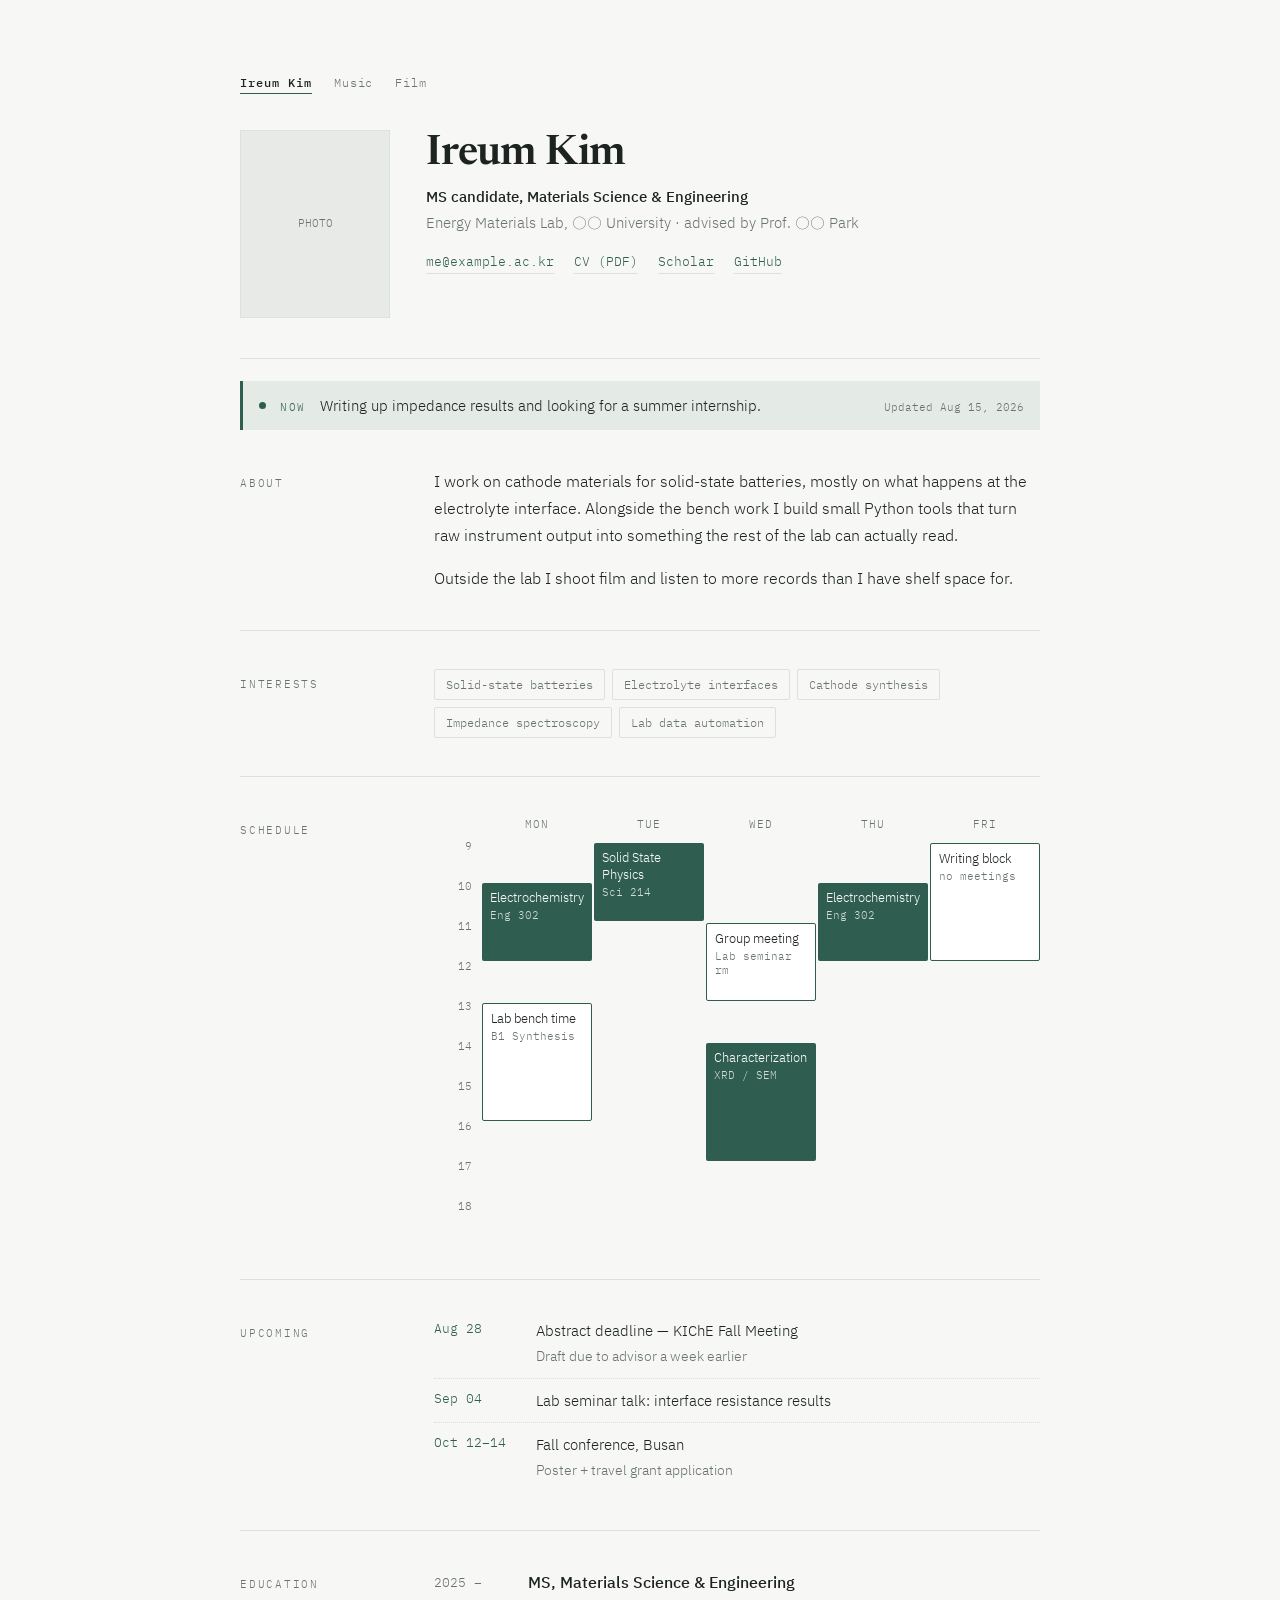
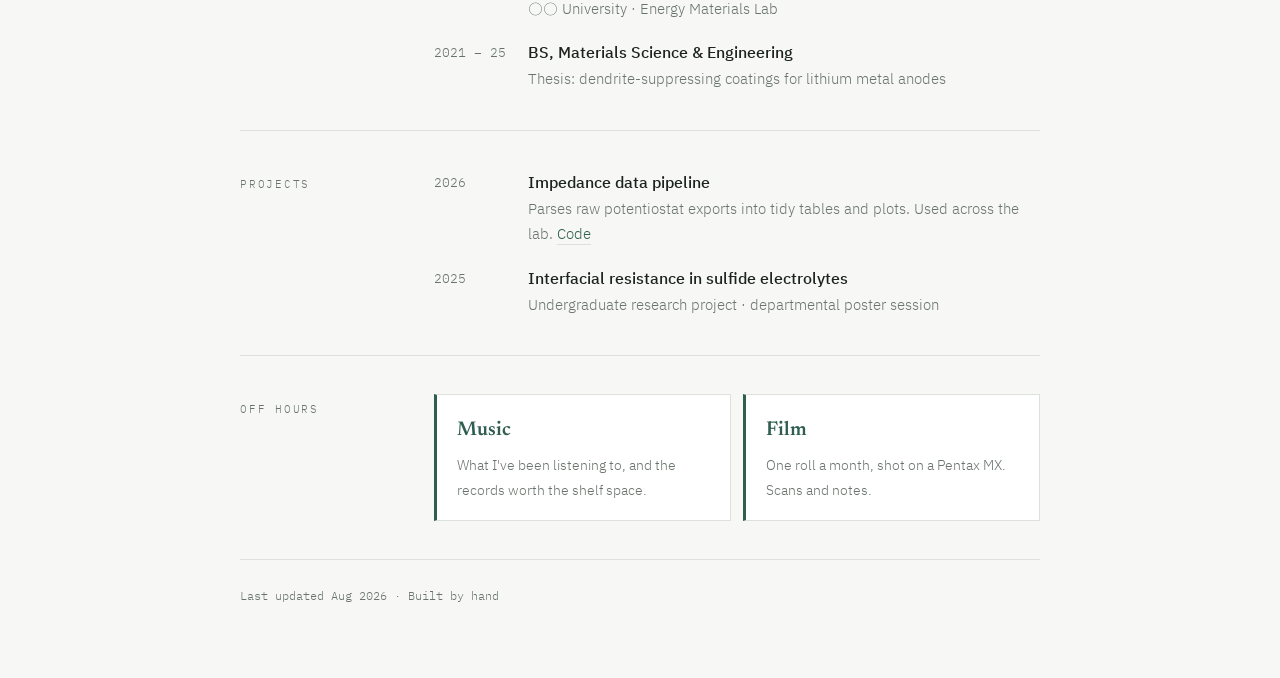
==== index.html @ b9ffb514 "Add files via upload" ====
<!doctype html>
<html lang="en">
<head>
<meta charset="utf-8">
<meta name="viewport" content="width=device-width, initial-scale=1">
<title>Ireum Kim — Materials Engineering</title>
<meta name="description" content="Personal page of Ireum Kim: research interests, schedule, projects, and hobbies.">
<link rel="preconnect" href="https://fonts.googleapis.com">
<link rel="preconnect" href="https://fonts.gstatic.com" crossorigin>
<link href="https://fonts.googleapis.com/css2?family=Newsreader:opsz,wght@6..72,400;6..72,600&family=IBM+Plex+Sans+KR:wght@300;400;500&family=IBM+Plex+Mono:wght@400;500&display=swap" rel="stylesheet">
<link rel="stylesheet" href="style.css">
</head>

<body>
<div class="page">

  <nav class="nav">
    <a class="home" href="index.html" aria-current="page">Ireum Kim</a>
    <a href="music.html">Music</a>
    <a href="film.html">Film</a>
  </nav>

  <!-- ═══ Header ═══ -->
  <header class="head">
    <!-- Swap for: <img class="photo" src="me.jpg" alt="Ireum Kim"> -->
    <div class="photo">PHOTO</div>
    <div>
      <h1>Ireum Kim</h1>
      <p class="affil">
        <strong>MS candidate, Materials Science &amp; Engineering</strong><br>
        Energy Materials Lab, ○○ University · advised by Prof. ○○ Park
      </p>
      <div class="contact">
        <a href="mailto:me@example.ac.kr">me@example.ac.kr</a>
        <a href="#">CV (PDF)</a>
        <a href="https://scholar.google.com/">Scholar</a>
        <a href="https://github.com/">GitHub</a>
      </div>
    </div>
  </header>

  <!-- ═══ Current status — update this line often ═══ -->
  <p class="status">
    <span class="dot"></span>
    <span class="tag">Now</span>
    Writing up impedance results and looking for a summer internship.
    <span class="stamp">Updated Aug 15, 2026</span>
  </p>

  <!-- ═══ About ═══ -->
  <section class="row">
    <div class="label">About</div>
    <div>
      <p>
        I work on cathode materials for solid-state batteries, mostly on what happens at the
        electrolyte interface. Alongside the bench work I build small Python tools that turn raw
        instrument output into something the rest of the lab can actually read.
      </p>
      <p>
        Outside the lab I shoot film and listen to more records than I have shelf space for.
      </p>
    </div>
  </section>

  <!-- ═══ Interests ═══ -->
  <section class="row">
    <div class="label">Interests</div>
    <div>
      <ul class="tags">
        <li>Solid-state batteries</li>
        <li>Electrolyte interfaces</li>
        <li>Cathode synthesis</li>
        <li>Impedance spectroscopy</li>
        <li>Lab data automation</li>
      </ul>
    </div>
  </section>

  <!-- ═══ Weekly timetable ═══
       Column: 2=Mon 3=Tue 4=Wed 5=Thu 6=Fri
       Row:    9:00→2, 10:00→3, 11:00→4, 12:00→5, 13:00→6,
               14:00→7, 15:00→8, 16:00→9, 17:00→10, 18:00→11
       A 10–12 block on Wednesday → grid-column:4; grid-row:3/5
       Add class="tt-slot alt" for an outlined (secondary) block. -->
  <section class="row">
    <div class="label">Schedule</div>
    <div class="tt-scroll">
      <div class="timetable">
        <div></div>
        <div class="tt-day">Mon</div>
        <div class="tt-day">Tue</div>
        <div class="tt-day">Wed</div>
        <div class="tt-day">Thu</div>
        <div class="tt-day">Fri</div>

        <div class="tt-hour" style="grid-column:1; grid-row:2">9</div>
        <div class="tt-hour" style="grid-column:1; grid-row:3">10</div>
        <div class="tt-hour" style="grid-column:1; grid-row:4">11</div>
        <div class="tt-hour" style="grid-column:1; grid-row:5">12</div>
        <div class="tt-hour" style="grid-column:1; grid-row:6">13</div>
        <div class="tt-hour" style="grid-column:1; grid-row:7">14</div>
        <div class="tt-hour" style="grid-column:1; grid-row:8">15</div>
        <div class="tt-hour" style="grid-column:1; grid-row:9">16</div>
        <div class="tt-hour" style="grid-column:1; grid-row:10">17</div>
        <div class="tt-hour" style="grid-column:1; grid-row:11">18</div>

        <div class="tt-slot" style="grid-column:2; grid-row:3/5">
          Electrochemistry<span>Eng 302</span></div>
        <div class="tt-slot alt" style="grid-column:2; grid-row:6/9">
          Lab bench time<span>B1 Synthesis</span></div>

        <div class="tt-slot" style="grid-column:3; grid-row:2/4">
          Solid State Physics<span>Sci 214</span></div>

        <div class="tt-slot alt" style="grid-column:4; grid-row:4/6">
          Group meeting<span>Lab seminar rm</span></div>
        <div class="tt-slot" style="grid-column:4; grid-row:7/10">
          Characterization<span>XRD / SEM</span></div>

        <div class="tt-slot" style="grid-column:5; grid-row:3/5">
          Electrochemistry<span>Eng 302</span></div>

        <div class="tt-slot alt" style="grid-column:6; grid-row:2/5">
          Writing block<span>no meetings</span></div>
      </div>
    </div>
  </section>

  <!-- ═══ Upcoming ═══ -->
  <section class="row">
    <div class="label">Upcoming</div>
    <ul class="agenda">
      <li><span class="when">Aug 28</span>
        <span>Abstract deadline — KIChE Fall Meeting<br><span class="note">Draft due to advisor a week earlier</span></span></li>
      <li><span class="when">Sep 04</span>
        <span>Lab seminar talk: interface resistance results</span></li>
      <li><span class="when">Oct 12–14</span>
        <span>Fall conference, Busan<br><span class="note">Poster + travel grant application</span></span></li>
    </ul>
  </section>

  <!-- ═══ Education ═══ -->
  <section class="row">
    <div class="label">Education</div>
    <ul class="entries">
      <li><span class="year">2025 –</span>
        <div><p class="entry-title">MS, Materials Science &amp; Engineering</p>
        <p class="entry-desc">○○ University · Energy Materials Lab</p></div></li>
      <li><span class="year">2021 – 25</span>
        <div><p class="entry-title">BS, Materials Science &amp; Engineering</p>
        <p class="entry-desc">Thesis: dendrite-suppressing coatings for lithium metal anodes</p></div></li>
    </ul>
  </section>

  <!-- ═══ Projects ═══ -->
  <section class="row">
    <div class="label">Projects</div>
    <ul class="entries">
      <li><span class="year">2026</span>
        <div><p class="entry-title">Impedance data pipeline</p>
        <p class="entry-desc">Parses raw potentiostat exports into tidy tables and plots. Used across the lab. <a href="#">Code</a></p></div></li>
      <li><span class="year">2025</span>
        <div><p class="entry-title">Interfacial resistance in sulfide electrolytes</p>
        <p class="entry-desc">Undergraduate research project · departmental poster session</p></div></li>
    </ul>
  </section>

  <!-- ═══ Hobby pages ═══ -->
  <section class="row">
    <div class="label">Off hours</div>
    <ul class="tiles">
      <li><a class="tile" href="music.html">
        <h3>Music</h3>
        <p>What I've been listening to, and the records worth the shelf space.</p></a></li>
      <li><a class="tile" href="film.html">
        <h3>Film</h3>
        <p>One roll a month, shot on a Pentax MX. Scans and notes.</p></a></li>
    </ul>
  </section>

  <footer>Last updated Aug 2026 · Built by hand</footer>

</div>
</body>
</html>
---- style.css ----
/* ═══════════════════════════════════════════
   Shared stylesheet — every page loads this.
   Edit tokens below to restyle the whole site.
   ═══════════════════════════════════════════ */

:root{
  --paper:#F7F8F6;
  --ink:#1C2320;
  --muted:#69736D;
  --accent:#2F5D50;      /* deep pine */
  --accent-soft:#E4EBE6;
  --line:#DDE1DC;

  --serif:"Newsreader", Georgia, serif;
  --sans:"IBM Plex Sans KR", system-ui, sans-serif;
  --mono:"IBM Plex Mono", monospace;
}

*{box-sizing:border-box}
html{-webkit-text-size-adjust:100%}
body{
  margin:0; background:var(--paper); color:var(--ink);
  font-family:var(--sans); font-weight:300; font-size:15.5px; line-height:1.75;
  -webkit-font-smoothing:antialiased;
}
p{margin:0 0 1em}
p:last-child{margin-bottom:0}
a{color:var(--accent); text-decoration:none; border-bottom:1px solid var(--line)}
a:hover{border-color:var(--accent)}
:focus-visible{outline:2px solid var(--accent); outline-offset:3px}

.page{max-width:880px; margin:0 auto; padding:clamp(28px,6vw,72px) clamp(20px,5vw,40px)}

/* ── Site nav ─────────────────────────────── */
.nav{
  display:flex; gap:22px; align-items:baseline;
  font-family:var(--mono); font-size:12px; letter-spacing:.08em;
  padding-bottom:clamp(24px,4vw,36px);
}
.nav a{border:0; color:var(--muted)}
.nav a:hover{color:var(--ink)}
.nav a[aria-current="page"]{color:var(--ink); border-bottom:1px solid var(--accent)}
.nav .home{color:var(--ink); font-weight:500}

/* ── Header ───────────────────────────────── */
.head{
  display:grid; gap:clamp(20px,4vw,36px); grid-template-columns:1fr;
  padding-bottom:clamp(28px,4vw,40px); border-bottom:1px solid var(--line);
}
@media (min-width:640px){ .head{grid-template-columns:150px 1fr; align-items:start} }

.photo{
  width:150px; aspect-ratio:4/5; object-fit:cover;
  background:#E7EAE6; border:1px solid var(--line);
  display:grid; place-items:center;
  font-family:var(--mono); font-size:11px; color:var(--muted);
}
h1{
  font-family:var(--serif); font-weight:600;
  font-size:clamp(30px,5vw,42px); line-height:1.15;
  margin:0 0 6px; letter-spacing:-.015em;
}
.affil{margin:0 0 16px; color:var(--muted); font-size:14.5px}
.affil strong{font-weight:500; color:var(--ink)}
.contact{display:flex; flex-wrap:wrap; gap:6px 20px; font-family:var(--mono); font-size:12.5px}

/* ── Status strip ─────────────────────────── */
.status{
  display:flex; flex-wrap:wrap; gap:8px 14px; align-items:baseline;
  margin:22px 0 0; padding:12px 16px;
  background:var(--accent-soft); border-left:3px solid var(--accent);
  font-size:14.5px;
}
.status .dot{
  width:7px; height:7px; border-radius:50%; background:var(--accent);
  flex:none; transform:translateY(-2px);
}
.status .tag{font-family:var(--mono); font-size:11px; letter-spacing:.14em; text-transform:uppercase; color:var(--accent)}
.status .stamp{margin-left:auto; font-family:var(--mono); font-size:11px; color:var(--muted)}

/* ── Section rows: label column + body ────── */
.row{
  display:grid; gap:12px clamp(24px,5vw,44px); grid-template-columns:1fr;
  padding:clamp(26px,4vw,38px) 0; border-bottom:1px solid var(--line);
}
@media (min-width:640px){ .row{grid-template-columns:150px 1fr} }

.label{
  font-family:var(--mono); font-size:11px; letter-spacing:.16em;
  text-transform:uppercase; color:var(--muted); padding-top:6px;
}

/* ── Keyword tags ─────────────────────────── */
.tags{display:flex; flex-wrap:wrap; gap:7px; list-style:none; margin:0; padding:0}
.tags li{
  font-family:var(--mono); font-size:12px; border:1px solid var(--line);
  border-radius:2px; padding:4px 11px; color:var(--muted);
}

/* ── Dated entry lists (education, projects) ─ */
.entries{list-style:none; margin:0; padding:0}
.entries li{display:grid; gap:2px 18px; grid-template-columns:1fr; padding:0 0 18px}
.entries li:last-child{padding-bottom:0}
@media (min-width:520px){ .entries li{grid-template-columns:76px 1fr} }
.year{font-family:var(--mono); font-size:12.5px; color:var(--muted); padding-top:3px}
.entry-title{font-weight:500; margin:0}
.entry-desc{margin:0; font-size:14.5px; color:var(--muted)}

/* ── Weekly timetable ──────────────────────
   Columns: 1 = hour gutter, 2–6 = Mon–Fri.
   Rows:    1 = day header, then one row per hour.
            9:00 → row 2, 10:00 → row 3, 11:00 → row 4 …
   A class from 10:00 to 12:00 on Wednesday:
            grid-column:4; grid-row:3 / 5;
   ─────────────────────────────────────────── */
.tt-scroll{overflow-x:auto; -webkit-overflow-scrolling:touch}
.timetable{
  display:grid; min-width:520px;
  grid-template-columns:46px repeat(5,1fr);
  grid-template-rows:26px repeat(10,38px);
  gap:2px;
}
.tt-day{
  font-family:var(--mono); font-size:11px; letter-spacing:.1em;
  text-transform:uppercase; color:var(--muted); text-align:center;
}
.tt-hour{
  font-family:var(--mono); font-size:10.5px; color:var(--muted);
  text-align:right; padding-right:8px; transform:translateY(-6px);
}
.tt-cell{background:#fff; border:1px solid var(--line)}
.tt-slot{
  background:var(--accent); color:#fff; border-radius:2px;
  padding:6px 8px; font-size:12.5px; line-height:1.35; overflow:hidden;
}
.tt-slot span{display:block; font-family:var(--mono); font-size:10.5px; opacity:.78; margin-top:2px}
.tt-slot.alt{background:#fff; color:var(--ink); border:1px solid var(--accent)}
.tt-slot.alt span{opacity:1; color:var(--muted)}

/* ── Upcoming list ────────────────────────── */
.agenda{list-style:none; margin:0; padding:0}
.agenda li{
  display:grid; grid-template-columns:88px 1fr; gap:14px;
  padding:9px 0; border-top:1px dotted var(--line); font-size:14.5px;
}
.agenda li:first-child{border-top:0; padding-top:0}
.agenda .when{font-family:var(--mono); font-size:12.5px; color:var(--accent)}
.agenda .note{color:var(--muted); font-size:13.5px}

/* ── Hobby page: cards linking out ────────── */
.tiles{display:grid; gap:12px; grid-template-columns:1fr; margin:0; padding:0; list-style:none}
@media (min-width:560px){ .tiles{grid-template-columns:1fr 1fr} }
.tile{
  display:block; border:1px solid var(--line); border-left:3px solid var(--accent);
  background:#fff; padding:18px 20px; transition:transform .18s ease;
}
.tile:hover{transform:translateX(3px)}
.tile h3{font-family:var(--serif); font-weight:600; font-size:20px; margin:0 0 5px}
.tile p{font-size:14px; color:var(--muted); margin:0}

/* ── Listening / reading log ──────────────── */
.log{list-style:none; margin:0; padding:0}
.log li{padding:0 0 16px}
.log li:last-child{padding-bottom:0}
.log .title{font-weight:500}
.log .by{color:var(--muted)}
.log .said{font-size:14px; color:var(--muted); margin:2px 0 0}

/* ── Photo grid ───────────────────────────── */
.frames{display:grid; gap:10px; grid-template-columns:repeat(2,1fr); list-style:none; margin:0; padding:0}
@media (min-width:560px){ .frames{grid-template-columns:repeat(3,1fr)} }
.frames li{
  aspect-ratio:1; background:#E7EAE6; border:1px solid var(--line);
  display:grid; place-items:center;
  font-family:var(--mono); font-size:10.5px; color:var(--muted);
}
.frames img{width:100%; height:100%; object-fit:cover; display:block}

footer{padding-top:26px; font-family:var(--mono); font-size:11.5px; color:var(--muted)}

@media (prefers-reduced-motion:reduce){ *{transition:none !important} }
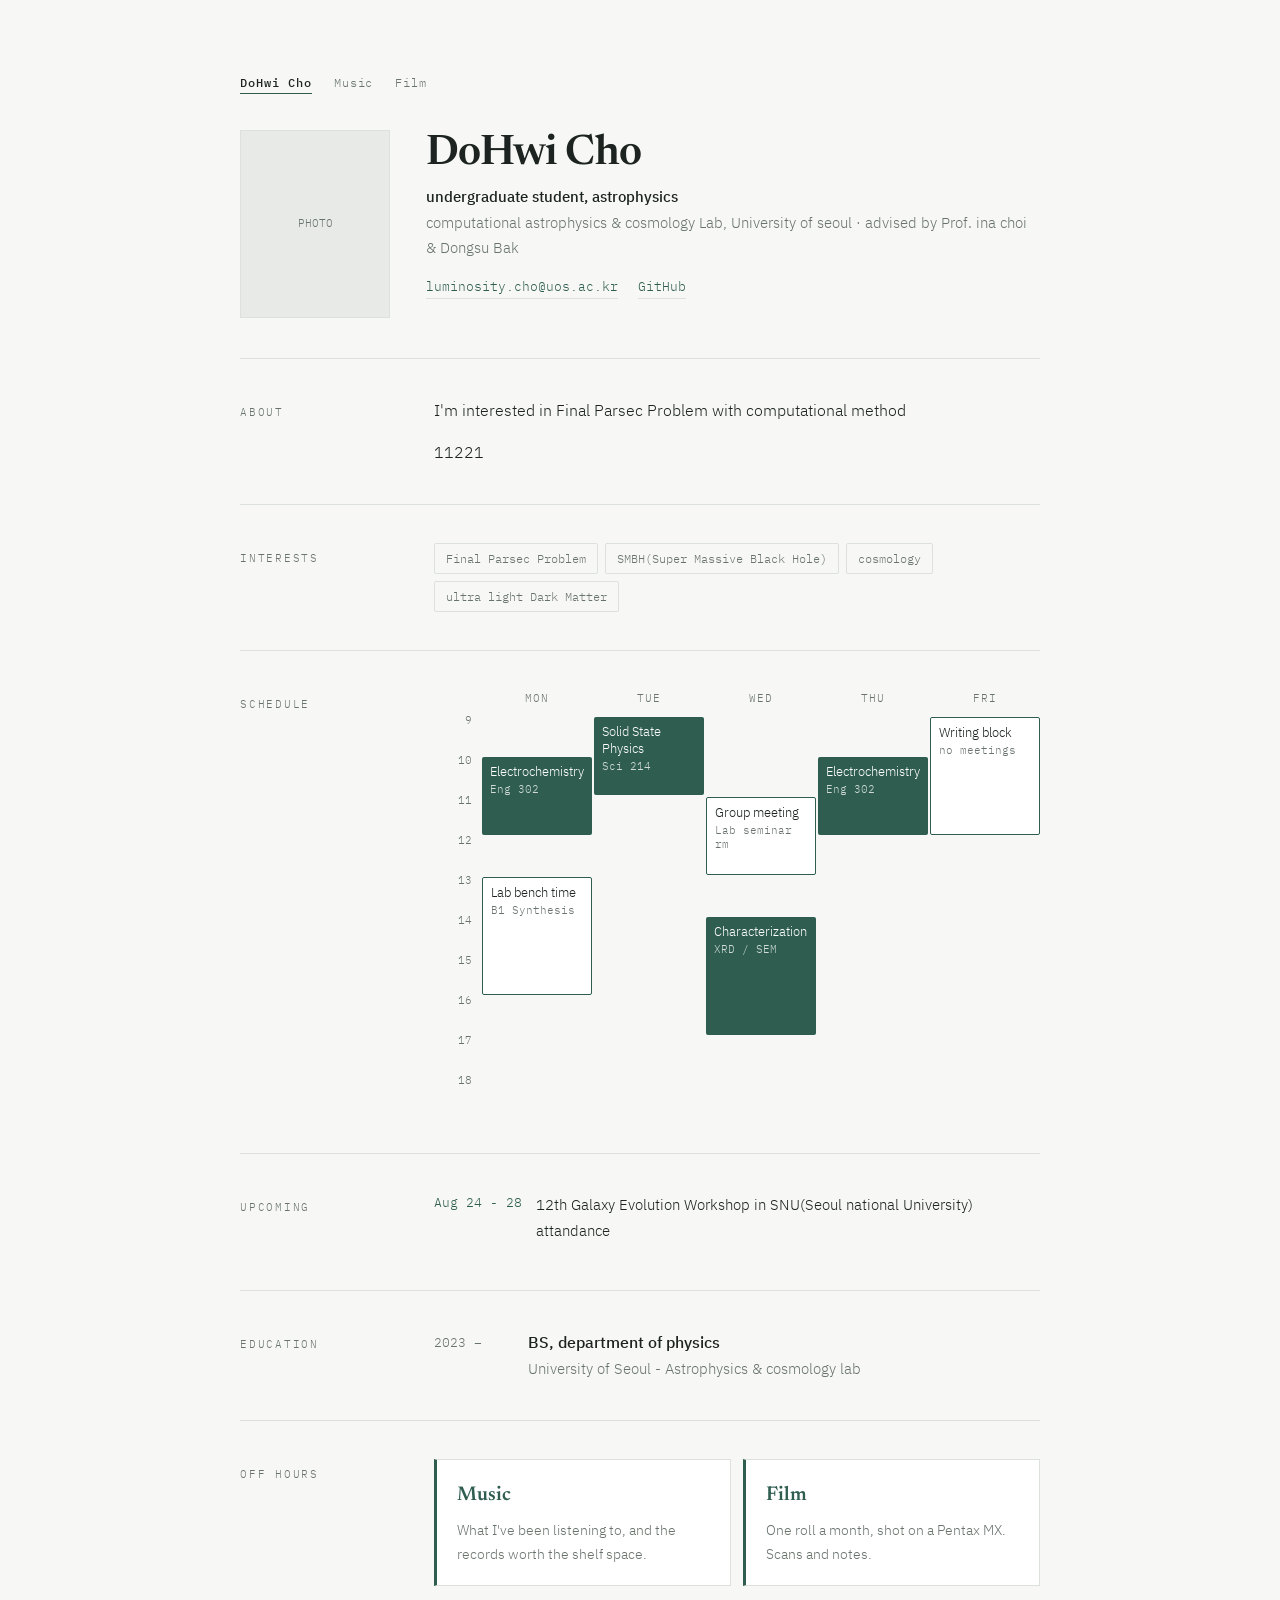
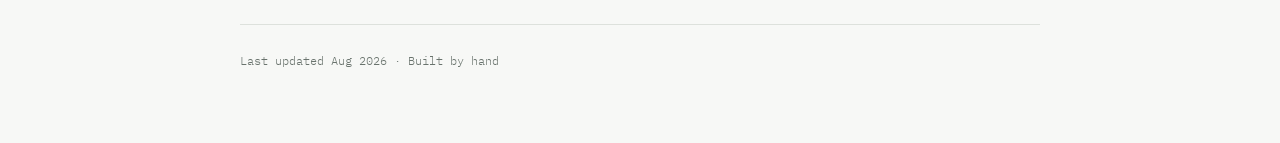
==== commit 03ab993b: "Change personal details from Ireum Kim to DoHwi Cho Updated personal information from Ireum Kim to D" ====
--- a/index.html
+++ b/index.html
@@ -3,8 +3,8 @@
 <head>
 <meta charset="utf-8">
 <meta name="viewport" content="width=device-width, initial-scale=1">
-<title>Ireum Kim — Materials Engineering</title>
-<meta name="description" content="Personal page of Ireum Kim: research interests, schedule, projects, and hobbies.">
+<title>DoHwi Cho — AstroPyhsics</title>
+<meta name="description" content="Personal page of DoHwi Cho: research interests, schedule, projects, and hobbies.">
 <link rel="preconnect" href="https://fonts.googleapis.com">
 <link rel="preconnect" href="https://fonts.gstatic.com" crossorigin>
 <link href="https://fonts.googleapis.com/css2?family=Newsreader:opsz,wght@6..72,400;6..72,600&family=IBM+Plex+Sans+KR:wght@300;400;500&family=IBM+Plex+Mono:wght@400;500&display=swap" rel="stylesheet">
@@ -15,49 +15,36 @@
 <div class="page">
 
   <nav class="nav">
-    <a class="home" href="index.html" aria-current="page">Ireum Kim</a>
+    <a class="home" href="index.html" aria-current="page">DoHwi Cho</a>
     <a href="music.html">Music</a>
     <a href="film.html">Film</a>
   </nav>
 
   <!-- ═══ Header ═══ -->
   <header class="head">
-    <!-- Swap for: <img class="photo" src="me.jpg" alt="Ireum Kim"> -->
+    <!-- Swap for: <img class="photo" src="me.jpg" alt="DoHwi Cho"> -->
     <div class="photo">PHOTO</div>
     <div>
-      <h1>Ireum Kim</h1>
+      <h1>DoHwi Cho</h1>
       <p class="affil">
-        <strong>MS candidate, Materials Science &amp; Engineering</strong><br>
-        Energy Materials Lab, ○○ University · advised by Prof. ○○ Park
+        <strong>undergraduate student, astrophysics</strong><br>
+        computational astrophysics & cosmology Lab, University of seoul · advised by Prof. ina choi & Dongsu Bak
       </p>
       <div class="contact">
-        <a href="mailto:me@example.ac.kr">me@example.ac.kr</a>
-        <a href="#">CV (PDF)</a>
-        <a href="https://scholar.google.com/">Scholar</a>
+        <a href="mailto:luminosity.cho@uos.ac.kr">luminosity.cho@uos.ac.kr</a>
         <a href="https://github.com/">GitHub</a>
       </div>
     </div>
   </header>
-
-  <!-- ═══ Current status — update this line often ═══ -->
-  <p class="status">
-    <span class="dot"></span>
-    <span class="tag">Now</span>
-    Writing up impedance results and looking for a summer internship.
-    <span class="stamp">Updated Aug 15, 2026</span>
-  </p>
 
   <!-- ═══ About ═══ -->
   <section class="row">
     <div class="label">About</div>
     <div>
       <p>
-        I work on cathode materials for solid-state batteries, mostly on what happens at the
-        electrolyte interface. Alongside the bench work I build small Python tools that turn raw
-        instrument output into something the rest of the lab can actually read.
-      </p>
+        I'm interested in Final Parsec Problem with computational method      </p>
       <p>
-        Outside the lab I shoot film and listen to more records than I have shelf space for.
+        11221
       </p>
     </div>
   </section>
@@ -67,11 +54,10 @@
     <div class="label">Interests</div>
     <div>
       <ul class="tags">
-        <li>Solid-state batteries</li>
-        <li>Electrolyte interfaces</li>
-        <li>Cathode synthesis</li>
-        <li>Impedance spectroscopy</li>
-        <li>Lab data automation</li>
+        <li>Final Parsec Problem</li>
+        <li>SMBH(Super Massive Black Hole)</li>
+        <li>cosmology</li>
+        <li>ultra light Dark Matter</li>
       </ul>
     </div>
   </section>
@@ -130,12 +116,8 @@
   <section class="row">
     <div class="label">Upcoming</div>
     <ul class="agenda">
-      <li><span class="when">Aug 28</span>
-        <span>Abstract deadline — KIChE Fall Meeting<br><span class="note">Draft due to advisor a week earlier</span></span></li>
-      <li><span class="when">Sep 04</span>
-        <span>Lab seminar talk: interface resistance results</span></li>
-      <li><span class="when">Oct 12–14</span>
-        <span>Fall conference, Busan<br><span class="note">Poster + travel grant application</span></span></li>
+      <li><span class="when">Aug 24 - 28</span>
+        <span>12th Galaxy Evolution Workshop in SNU(Seoul national University) attandance</span></span></li>
     </ul>
   </section>
 
@@ -143,27 +125,14 @@
   <section class="row">
     <div class="label">Education</div>
     <ul class="entries">
-      <li><span class="year">2025 –</span>
-        <div><p class="entry-title">MS, Materials Science &amp; Engineering</p>
-        <p class="entry-desc">○○ University · Energy Materials Lab</p></div></li>
-      <li><span class="year">2021 – 25</span>
-        <div><p class="entry-title">BS, Materials Science &amp; Engineering</p>
-        <p class="entry-desc">Thesis: dendrite-suppressing coatings for lithium metal anodes</p></div></li>
+     
+      <li><span class="year">2023 – </span>
+        <div><p class="entry-title">BS, department of physics </p>
+        <p class="entry-desc">University of Seoul - Astrophysics & cosmology lab</p></div></li>
     </ul>
   </section>
 
-  <!-- ═══ Projects ═══ -->
-  <section class="row">
-    <div class="label">Projects</div>
-    <ul class="entries">
-      <li><span class="year">2026</span>
-        <div><p class="entry-title">Impedance data pipeline</p>
-        <p class="entry-desc">Parses raw potentiostat exports into tidy tables and plots. Used across the lab. <a href="#">Code</a></p></div></li>
-      <li><span class="year">2025</span>
-        <div><p class="entry-title">Interfacial resistance in sulfide electrolytes</p>
-        <p class="entry-desc">Undergraduate research project · departmental poster session</p></div></li>
-    </ul>
-  </section>
+
 
   <!-- ═══ Hobby pages ═══ -->
   <section class="row">
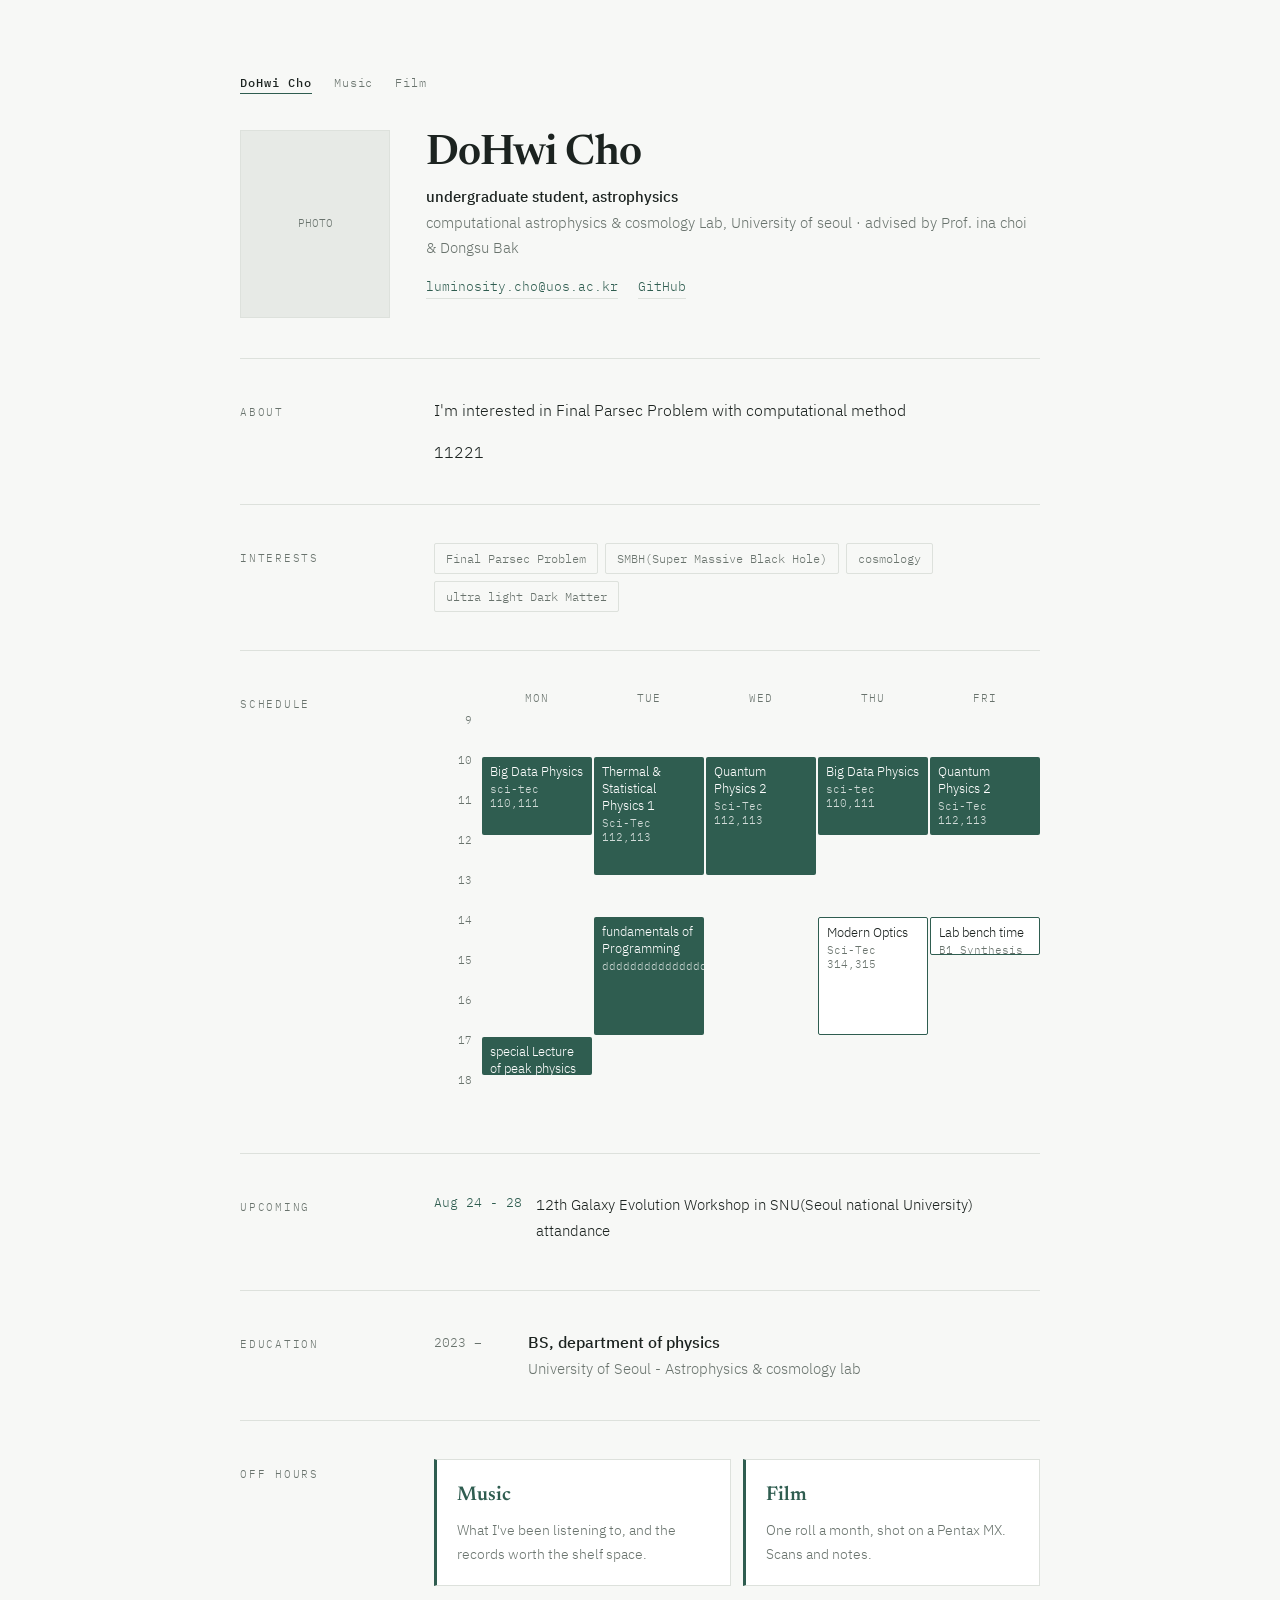
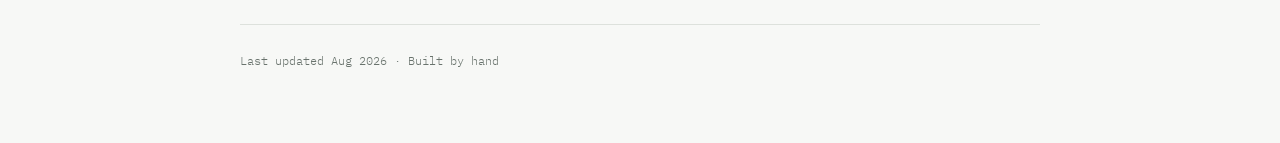
==== commit b05f68cd: "Update course slots in index.html" ====
--- a/index.html
+++ b/index.html
@@ -91,23 +91,33 @@
         <div class="tt-hour" style="grid-column:1; grid-row:11">18</div>
 
         <div class="tt-slot" style="grid-column:2; grid-row:3/5">
-          Electrochemistry<span>Eng 302</span></div>
-        <div class="tt-slot alt" style="grid-column:2; grid-row:6/9">
+          Big Data Physics<span>sci-tec 110,111</span></div>
+
+        <div class="tt-slot" style="grid-column:5; grid-row:3/5">
+          Big Data Physics<span>sci-tec 110,111</span></div>
+        
+          <div class="tt-slot alt" style="grid-column:6; grid-row:7/8">
           Lab bench time<span>B1 Synthesis</span></div>
 
-        <div class="tt-slot" style="grid-column:3; grid-row:2/4">
-          Solid State Physics<span>Sci 214</span></div>
 
-        <div class="tt-slot alt" style="grid-column:4; grid-row:4/6">
-          Group meeting<span>Lab seminar rm</span></div>
-        <div class="tt-slot" style="grid-column:4; grid-row:7/10">
-          Characterization<span>XRD / SEM</span></div>
+        <div class="tt-slot" style="grid-column:2; grid-row:10">
+          special Lecture of peak physics<span>Sci-Tec 112</span></div>
 
-        <div class="tt-slot" style="grid-column:5; grid-row:3/5">
-          Electrochemistry<span>Eng 302</span></div>
 
-        <div class="tt-slot alt" style="grid-column:6; grid-row:2/5">
-          Writing block<span>no meetings</span></div>
+        <div class="tt-slot" style="grid-column:3; grid-row:3/6">
+          Thermal & Statistical Physics 1<span>Sci-Tec 112,113</span></div>
+        
+        <div class="tt-slot" style="grid-column:3; grid-row:7/10">
+          fundamentals of Programming<span>ddddddddddddddd</span></div>
+
+        <div class="tt-slot" style="grid-column:4; grid-row:3/6">
+          Quantum Physics 2<span>Sci-Tec 112,113</span></div>
+
+        <div class="tt-slot" style="grid-column:6; grid-row:3/5">
+          Quantum Physics 2<span>Sci-Tec 112,113</span></div>
+        
+        <div class="tt-slot alt" style="grid-column:5; grid-row:7/10">
+          Modern Optics<span>Sci-Tec 314,315</span></div>
       </div>
     </div>
   </section>
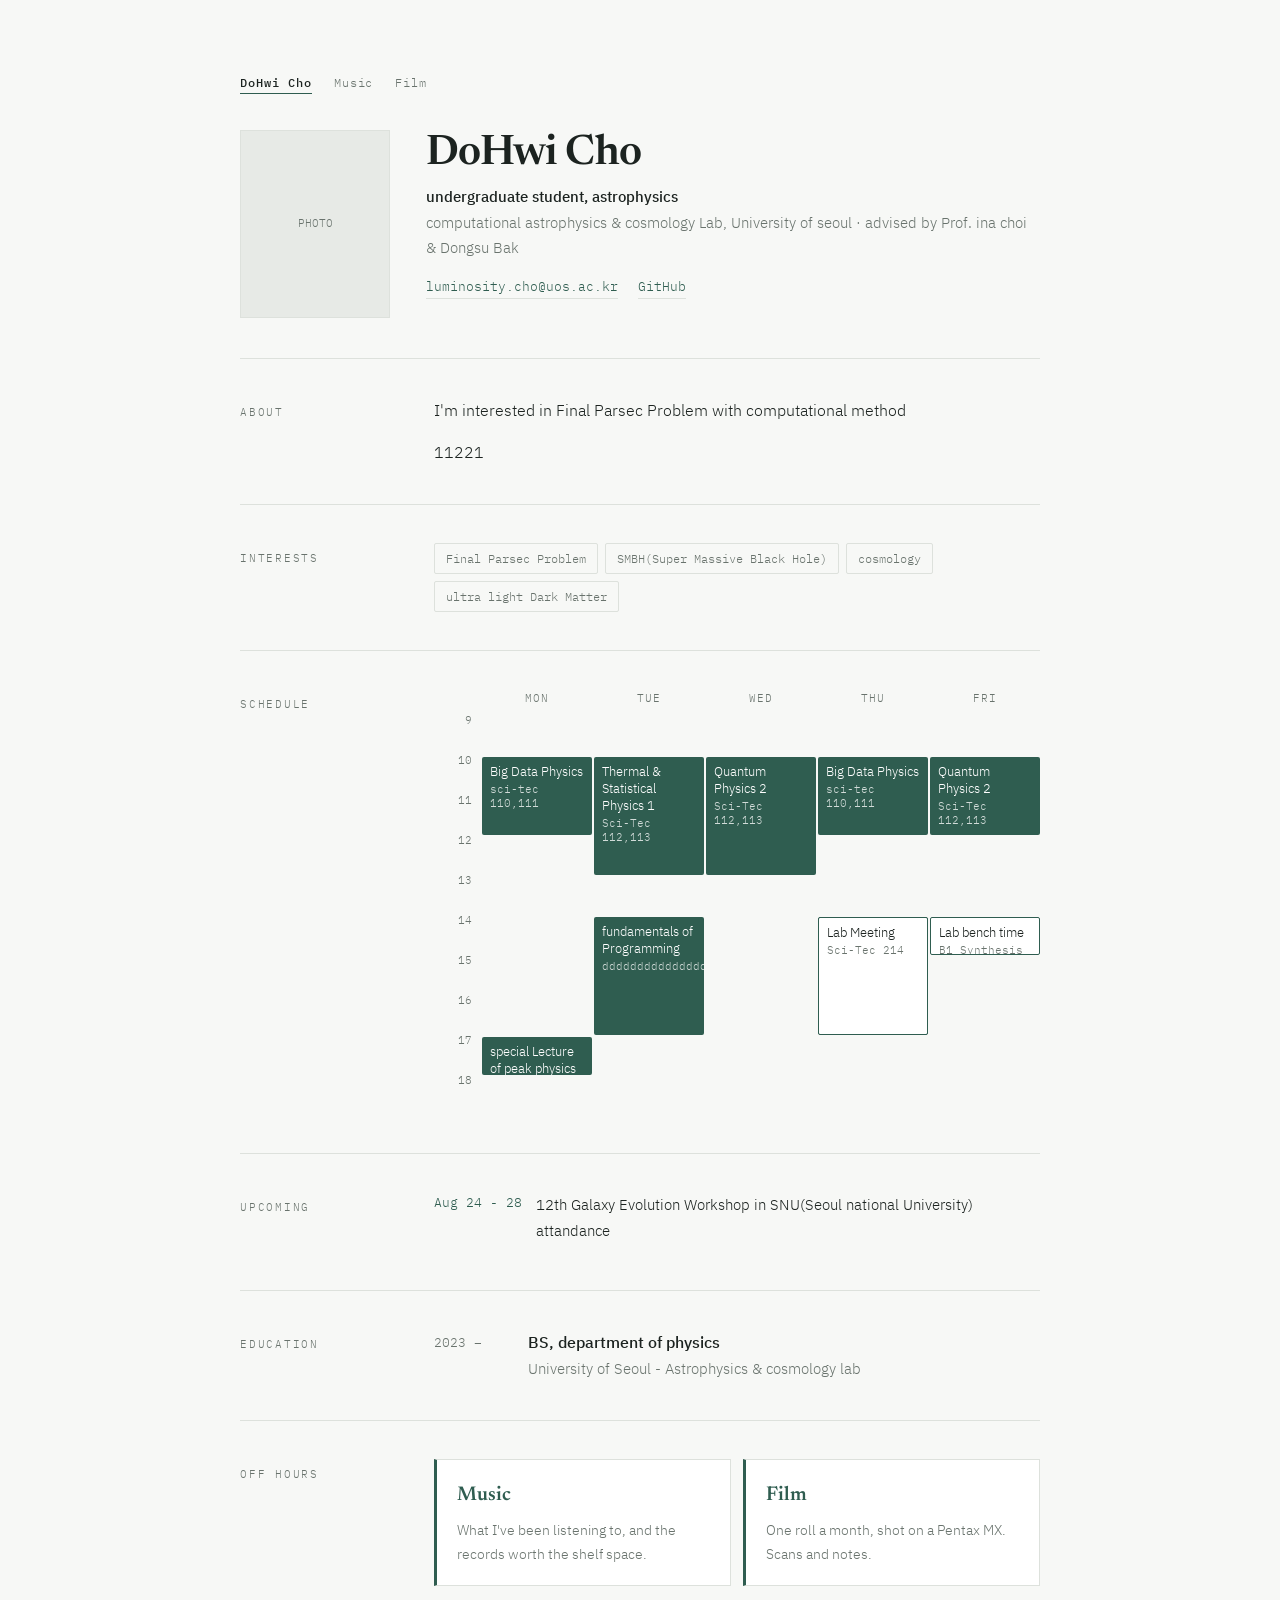
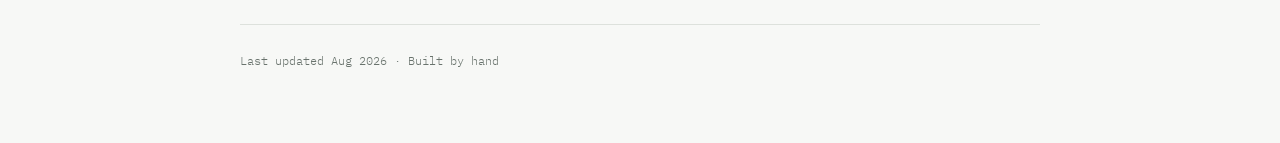
==== commit e1ac8bbd: "Add Lab Meeting entry to index.html" ====
--- a/index.html
+++ b/index.html
@@ -118,6 +118,10 @@
         
         <div class="tt-slot alt" style="grid-column:5; grid-row:7/10">
           Modern Optics<span>Sci-Tec 314,315</span></div>
+
+        <div class="tt-slot alt" style="grid-column:5; grid-row:7/10">
+          Lab Meeting<span>Sci-Tec 214</span></div>
+        
       </div>
     </div>
   </section>
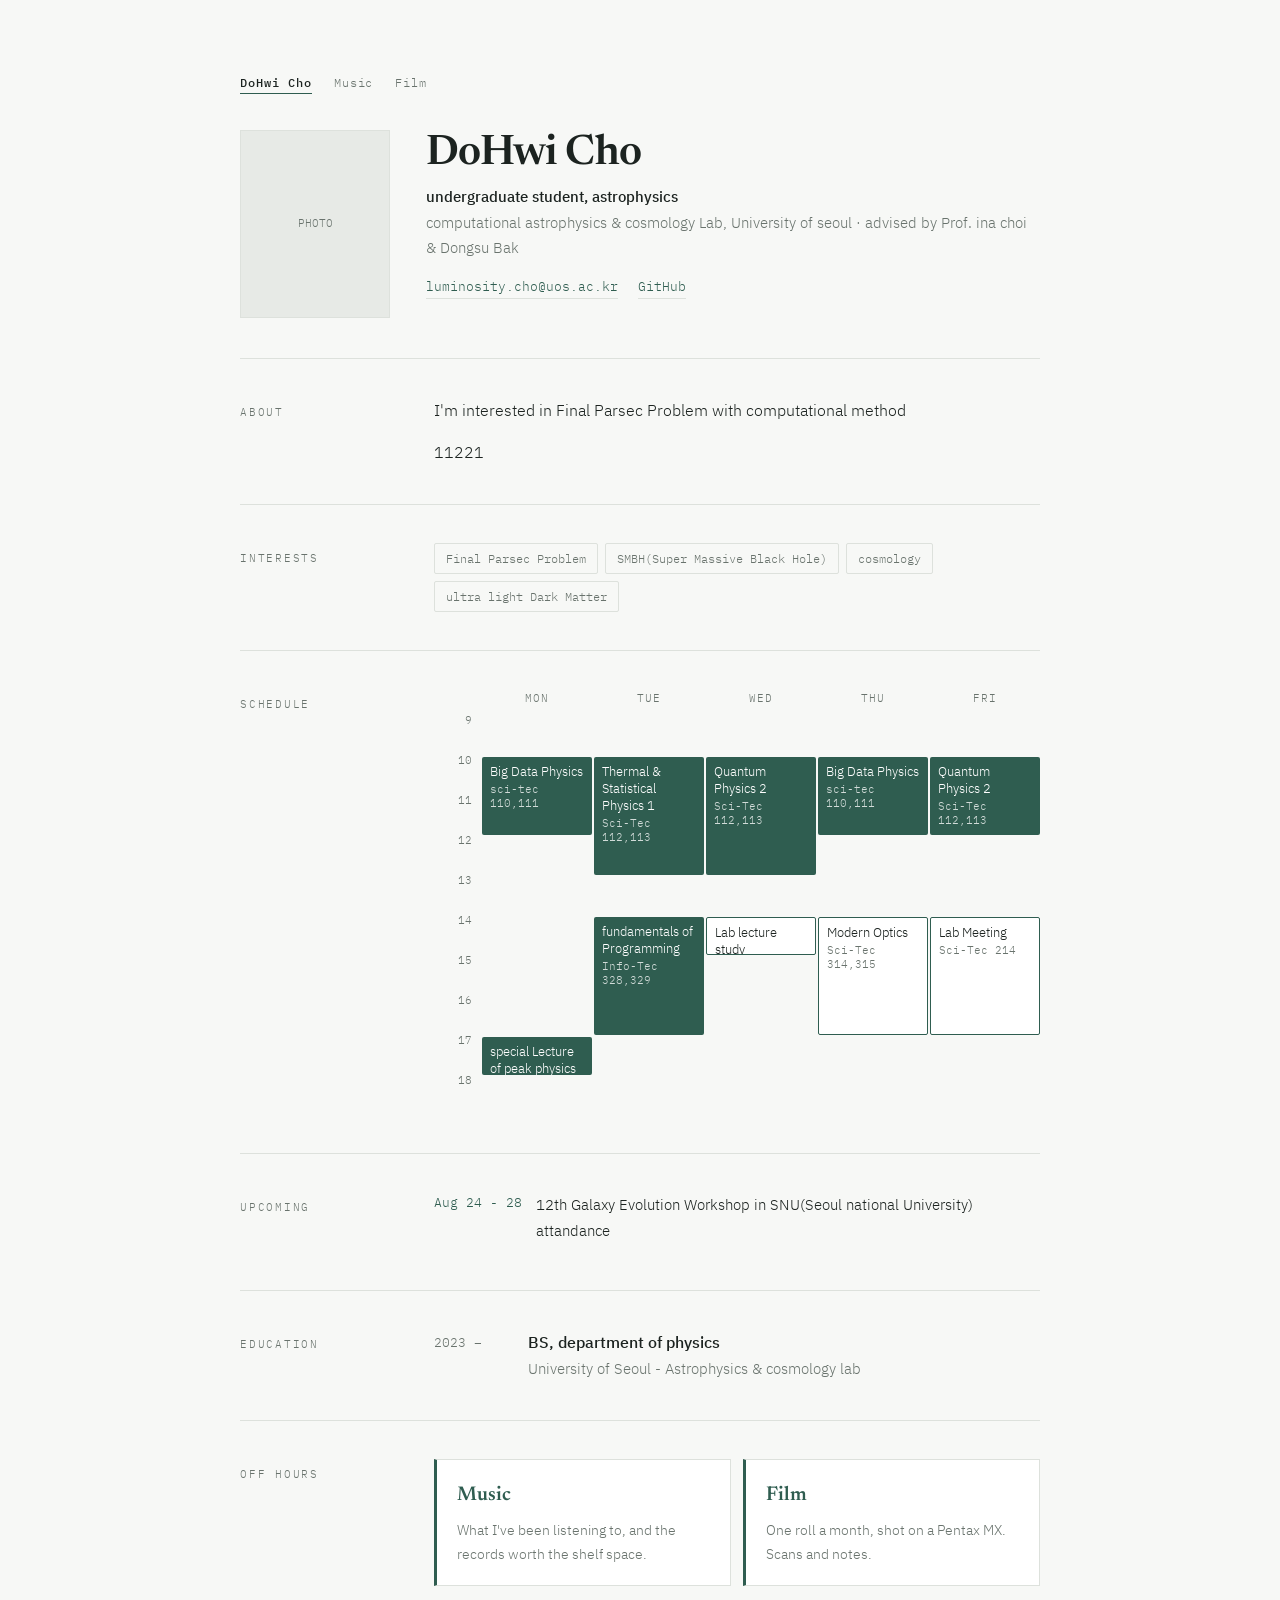
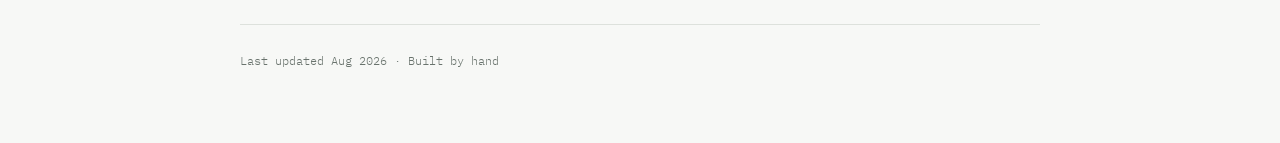
==== commit 6e0eb0c3: "Update course details in index.html Replaced 'Lab bench time' with 'Lab lecture study' and updated a" ====
--- a/index.html
+++ b/index.html
@@ -96,8 +96,8 @@
         <div class="tt-slot" style="grid-column:5; grid-row:3/5">
           Big Data Physics<span>sci-tec 110,111</span></div>
         
-          <div class="tt-slot alt" style="grid-column:6; grid-row:7/8">
-          Lab bench time<span>B1 Synthesis</span></div>
+          <div class="tt-slot alt" style="grid-column:4; grid-row:7/8">
+          Lab lecture study<span>Sci-Tec 214</span></div>
 
 
         <div class="tt-slot" style="grid-column:2; grid-row:10">
@@ -108,7 +108,7 @@
           Thermal & Statistical Physics 1<span>Sci-Tec 112,113</span></div>
         
         <div class="tt-slot" style="grid-column:3; grid-row:7/10">
-          fundamentals of Programming<span>ddddddddddddddd</span></div>
+          fundamentals of Programming<span>Info-Tec 328,329</span></div>
 
         <div class="tt-slot" style="grid-column:4; grid-row:3/6">
           Quantum Physics 2<span>Sci-Tec 112,113</span></div>
@@ -119,7 +119,7 @@
         <div class="tt-slot alt" style="grid-column:5; grid-row:7/10">
           Modern Optics<span>Sci-Tec 314,315</span></div>
 
-        <div class="tt-slot alt" style="grid-column:5; grid-row:7/10">
+        <div class="tt-slot alt" style="grid-column:6; grid-row:7/10">
           Lab Meeting<span>Sci-Tec 214</span></div>
         
       </div>
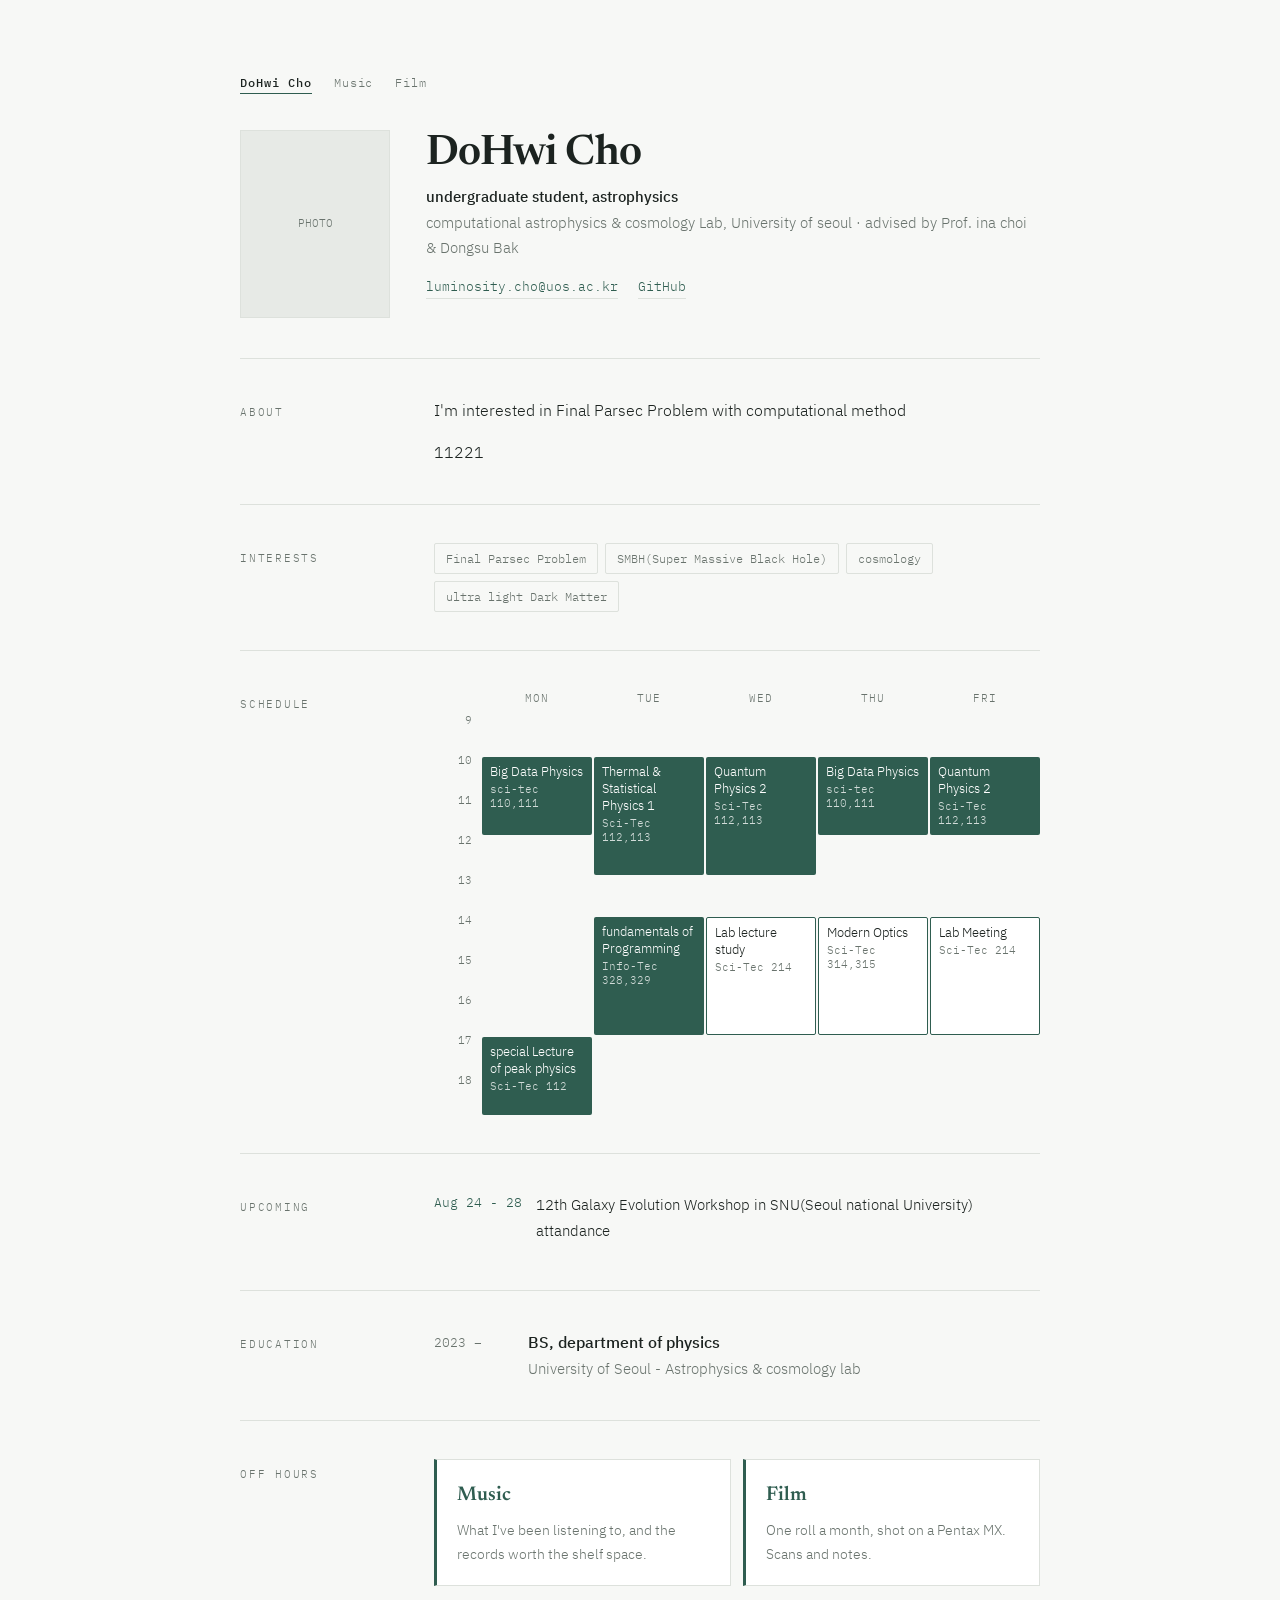
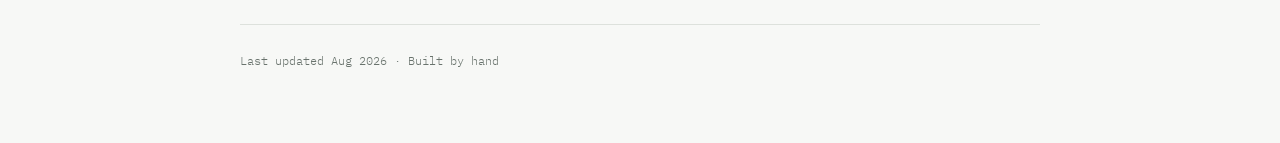
==== commit 7325d35f: "Adjust grid row spans for lecture slots" ====
--- a/index.html
+++ b/index.html
@@ -96,11 +96,11 @@
         <div class="tt-slot" style="grid-column:5; grid-row:3/5">
           Big Data Physics<span>sci-tec 110,111</span></div>
         
-          <div class="tt-slot alt" style="grid-column:4; grid-row:7/8">
+          <div class="tt-slot alt" style="grid-column:4; grid-row:7/10">
           Lab lecture study<span>Sci-Tec 214</span></div>
 
 
-        <div class="tt-slot" style="grid-column:2; grid-row:10">
+        <div class="tt-slot" style="grid-column:2; grid-row:10/12">
           special Lecture of peak physics<span>Sci-Tec 112</span></div>
 
 
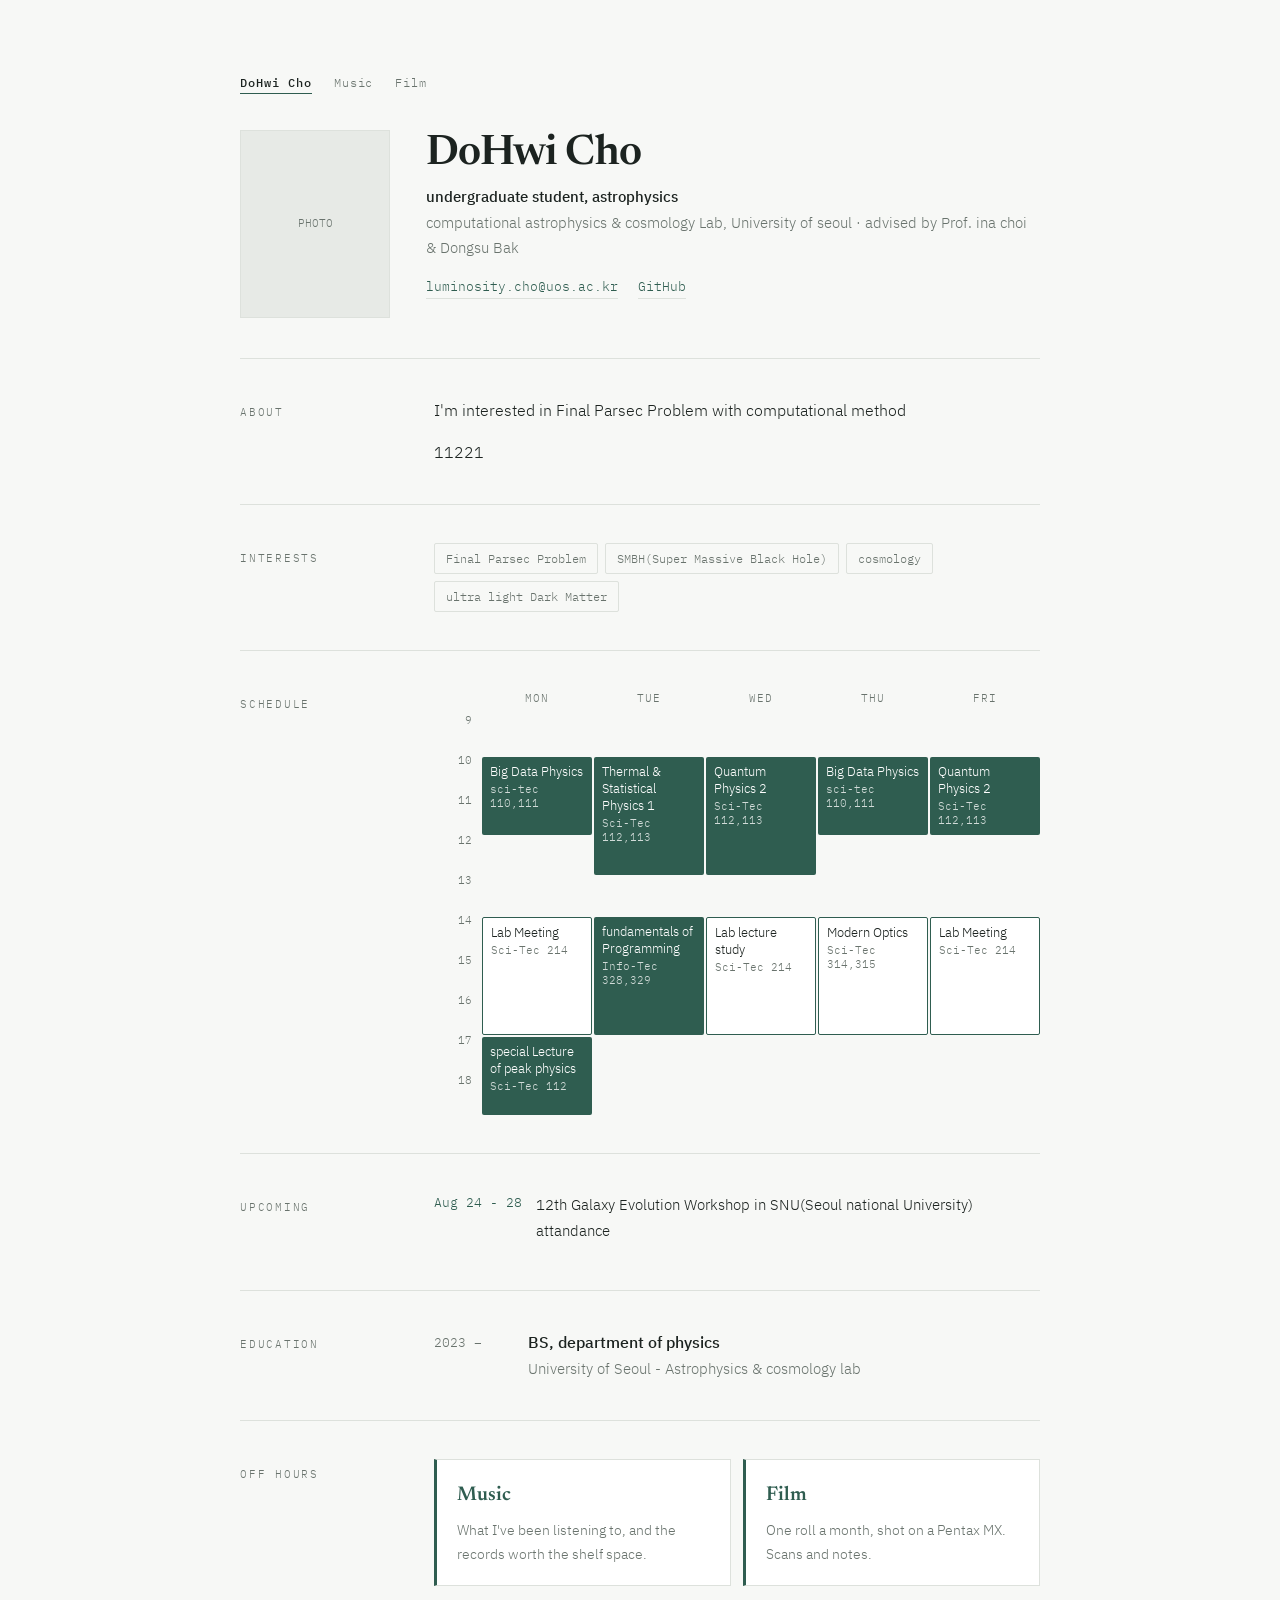
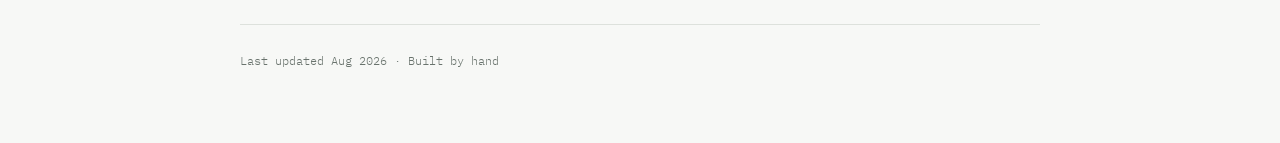
==== commit f7820c32: "Add duplicate Lab Meeting entry in index.html" ====
--- a/index.html
+++ b/index.html
@@ -121,6 +121,9 @@
 
         <div class="tt-slot alt" style="grid-column:6; grid-row:7/10">
           Lab Meeting<span>Sci-Tec 214</span></div>
+
+        <div class="tt-slot alt" style="grid-column:2; grid-row:7/10">
+          Lab Meeting<span>Sci-Tec 214</span></div>
         
       </div>
     </div>
